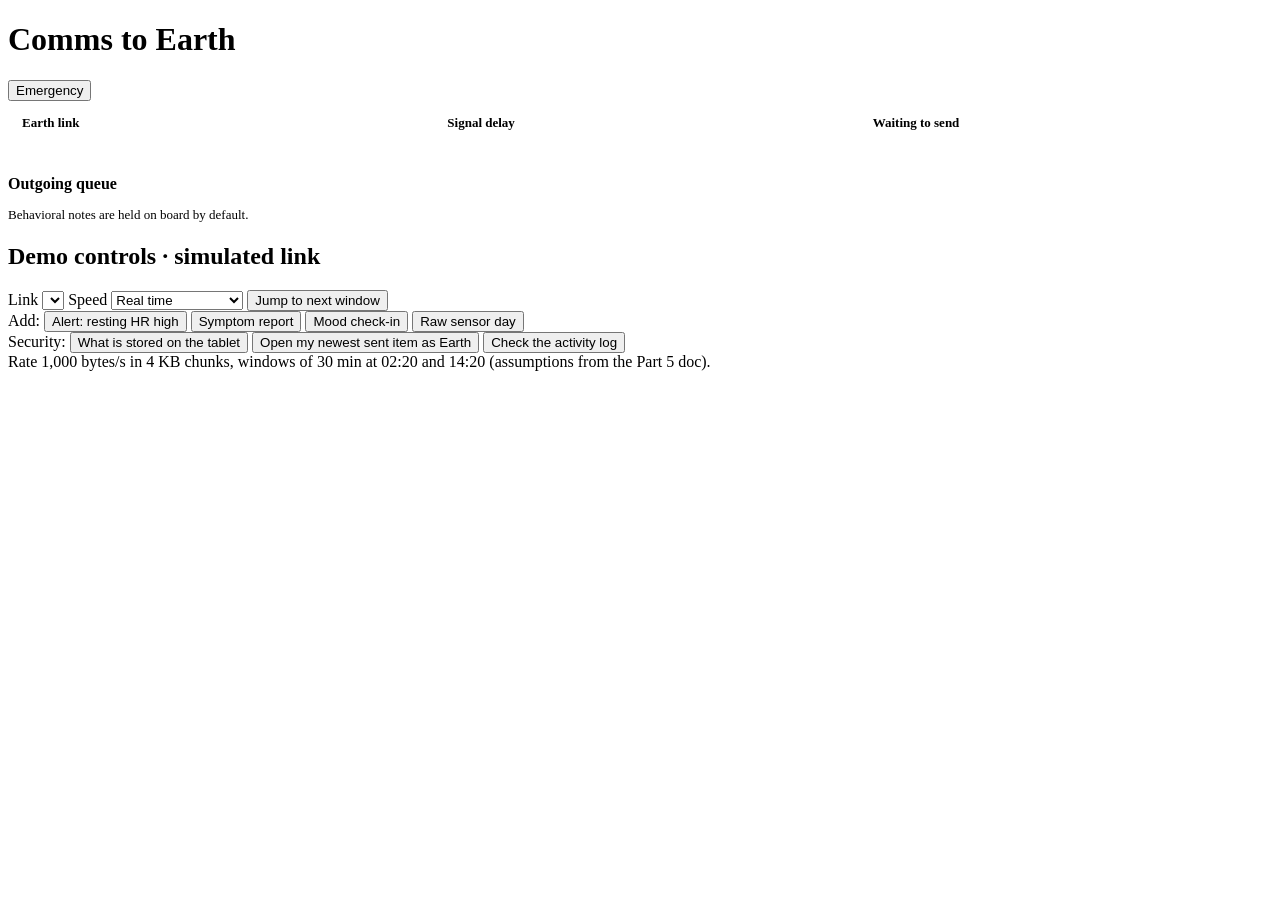
==== comms.html @ 7c07aae5 "Add files via upload" ====
<!doctype html>
<html lang="en">
<head>
<meta charset="utf-8">
<meta name="viewport" content="width=device-width, initial-scale=1">
<meta http-equiv="Content-Security-Policy" content="default-src 'self'; script-src 'self'; style-src 'self' 'unsafe-inline'; img-src 'self' data:; connect-src 'none'; object-src 'none'; base-uri 'none'; form-action 'none'">
<meta name="referrer" content="no-referrer">
<title>Comms to Earth</title>
<!--
  Crew Health Monitor — Screen 7: Comms to Earth (matches the team wireframe, screen 7)
  Three tiles (Earth link · Signal delay · Waiting to send), outgoing queue with Hold / Send per item,
  "Behavioral notes are held on board by default."
  Under the hood (Part 5 doc §3, §6): urgent first, re-check after every 4 KB chunk, only send inside a window,
  merge repeated alerts, "Delivered" only once Earth's receipt is back. Every item is encrypted on the tablet
  and sealed for Earth when it is queued. The link is SIMULATED (demo box at the bottom).
-->
<link rel="stylesheet" href="app.css">
<style>
  .tiles { display: grid; grid-template-columns: repeat(3, minmax(0, 1fr)); gap: 12px; margin-bottom: 24px; }
  @media (max-width: 600px) { .tiles { grid-template-columns: minmax(0, 1fr); } }
  .tile { background: var(--surface-2); border-radius: 10px; padding: 14px; }
  .tile h2 { font-size: 13px; font-weight: 700; margin: 0 0 6px; }
  .tile .val { font-size: 15px; }
  .tile .val2 { font-size: 13px; color: var(--text-2); }
  .tile.closed { box-shadow: inset 3px 0 0 var(--warn); }
  .tile.black { box-shadow: inset 3px 0 0 var(--danger); }
  .tile.open { box-shadow: inset 3px 0 0 var(--ok); }

  .notice { border-radius: 10px; padding: 12px 14px; font-size: 14px; margin-bottom: 16px; background: var(--warn-tint); border: 1px solid var(--warn); }

  h2.section { font-size: 16px; margin: 0 0 10px; }
  .queue { list-style: none; margin: 0; padding: 0; }
  .q-item {
    display: flex; justify-content: space-between; align-items: center; gap: 12px;
    border: 1px solid var(--border); border-radius: 10px; padding: 12px 14px; margin-bottom: 10px; background: var(--surface);
  }
  .q-item.urgent { border: 2px solid var(--danger); }
  .q-item.held { background: var(--surface-2); }
  .q-title { font-weight: 700; font-size: 15px; overflow-wrap: anywhere; }
  .q-title .count { color: var(--danger); font-size: 12px; margin-left: 6px; }
  .q-to { font-size: 13px; color: var(--text-2); }
  .q-when { font-size: 12px; color: var(--text-2); margin-top: 3px; }
  .q-right { display: flex; align-items: center; gap: 8px; flex: none; }
  .state { font-size: 13px; font-weight: 600; color: var(--text-2); white-space: nowrap; }
  .state.sending, .state.transit { color: var(--accent); }
  .state.delivered, .state.ack { color: var(--ok); }
  .state.urgent { color: var(--danger); }
  .bar { height: 3px; border-radius: 3px; background: var(--surface-2); margin-top: 6px; overflow: hidden; max-width: 220px; }
  .bar i { display: block; height: 100%; background: var(--accent); }
  .note { font-size: 13px; color: var(--text-2); margin: 14px 0 0; }
  .empty { color: var(--text-2); font-size: 14px; padding: 8px 0; }
  .demo pre {
    background: var(--surface-2); border-radius: 8px; padding: 10px; font: 12px/1.45 ui-monospace, SFMono-Regular, Menlo, Consolas, monospace;
    white-space: pre-wrap; overflow-wrap: anywhere; max-height: 260px; overflow: auto; margin: 8px 0 0;
  }
  @media (max-width: 520px) { .q-item { flex-direction: column; align-items: stretch; } .q-right { justify-content: space-between; } }
</style>
</head>
<body>
<div class="shell">
  <aside class="side"></aside>
  <main class="content">
    <div class="page">
      <div class="page-head">
        <h1>Comms to Earth</h1>
        <button class="btn-emergency" type="button" id="emergency">Emergency</button>
      </div>

      <div id="notices"></div>

      <section class="tiles" aria-label="Link status" aria-live="polite">
        <div class="tile" id="t-link"><h2>Earth link</h2><div class="val" id="link-1"></div><div class="val2" id="link-2"></div></div>
        <div class="tile"><h2>Signal delay</h2><div class="val" id="delay"></div></div>
        <div class="tile"><h2>Waiting to send</h2><div class="val" id="waiting"></div></div>
      </section>

      <section aria-labelledby="q-title">
        <h2 class="section" id="q-title">Outgoing queue</h2>
        <ul class="queue" id="queue"></ul>
        <p class="note">Behavioral notes are held on board by default.</p>
      </section>

      <!-- Demo controls (not part of the real UI) -->
      <section class="demo" aria-labelledby="demo-title">
        <h2 id="demo-title">Demo controls · simulated link</h2>
        <div class="row">
          <label class="muted" for="preset">Link</label>
          <select id="preset"></select>
          <label class="muted" for="speed">Speed</label>
          <select id="speed">
            <option value="1">Real time</option>
            <option value="60">1 min per second</option>
            <option value="600">10 min per second</option>
            <option value="3600">1 hour per second</option>
          </select>
          <button class="btn small" type="button" id="jump">Jump to next window</button>
        </div>
        <div class="row">
          <span class="muted">Add:</span>
          <button class="btn small" type="button" data-add="alert">Alert: resting HR high</button>
          <button class="btn small" type="button" data-add="symptom">Symptom report</button>
          <button class="btn small" type="button" data-add="mood">Mood check-in</button>
          <button class="btn small" type="button" data-add="raw">Raw sensor day</button>
        </div>
        <div class="row">
          <span class="muted">Security:</span>
          <button class="btn small" type="button" id="show-stored">What is stored on the tablet</button>
          <button class="btn small" type="button" id="open-earth">Open my newest sent item as Earth</button>
          <button class="btn small" type="button" id="check-log">Check the activity log</button>
        </div>
        <p class="muted" style="margin:0" id="demo-msg" role="status" aria-live="polite">Rate 1,000 bytes/s in 4 KB chunks, windows of 30 min at 02:20 and 14:20 (assumptions from the Part 5 doc).</p>
        <pre id="demo-out" hidden></pre>
      </section>
    </div>
  </main>
</div>

<script src="secure.js"></script>
<script src="app.js"></script>
<script src="comms.js"></script>
</body>
</html>
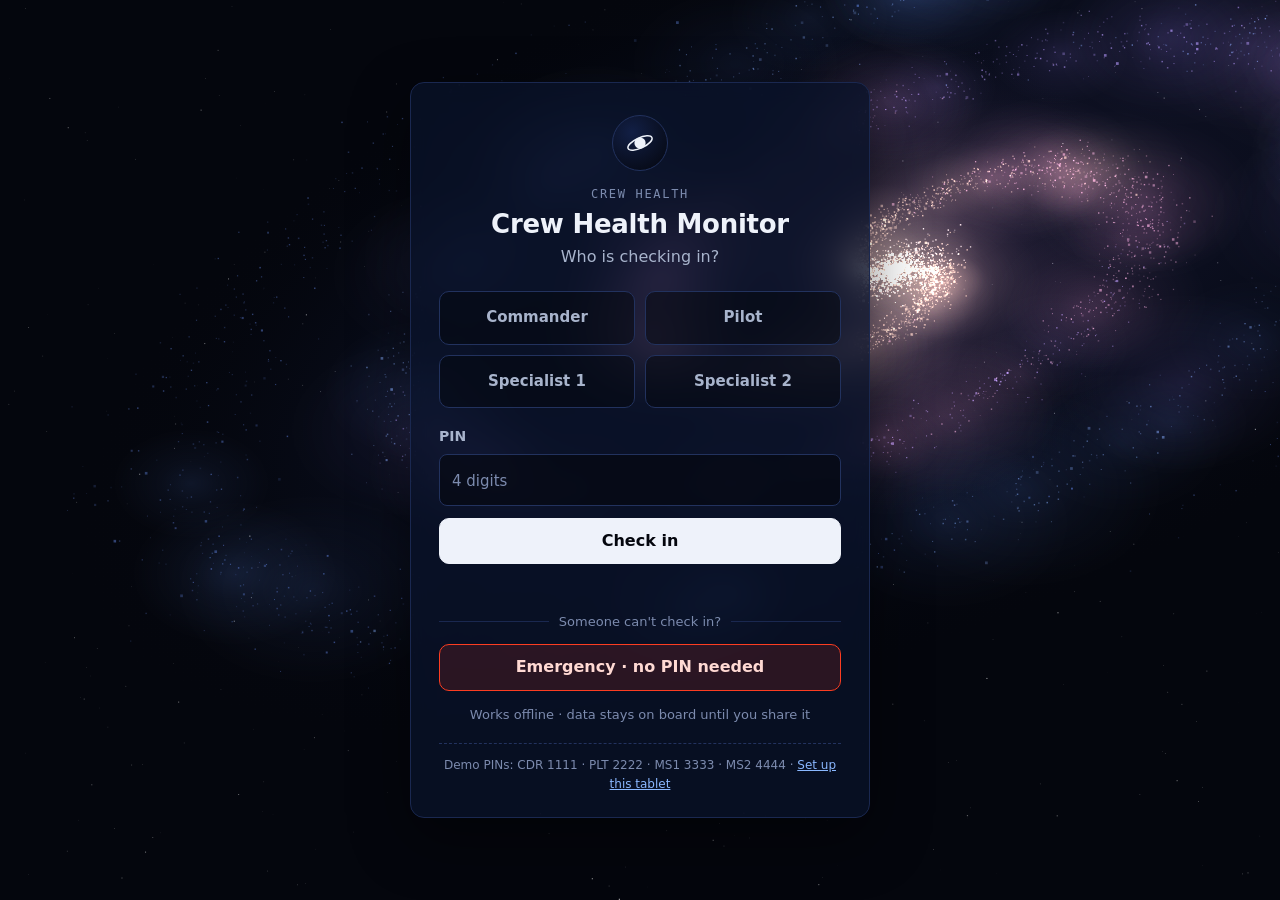
==== commit 4d41da30: "Dark space theme and working Login, Setup and Comms screens - css/space.css: shared deep-space theme" ====
--- a/comms.html
+++ b/comms.html
@@ -5,118 +5,172 @@
 <meta name="viewport" content="width=device-width, initial-scale=1">
 <meta http-equiv="Content-Security-Policy" content="default-src 'self'; script-src 'self'; style-src 'self' 'unsafe-inline'; img-src 'self' data:; connect-src 'none'; object-src 'none'; base-uri 'none'; form-action 'none'">
 <meta name="referrer" content="no-referrer">
+<meta name="color-scheme" content="dark">
 <title>Comms to Earth</title>
 <!--
   Crew Health Monitor — Screen 7: Comms to Earth (matches the team wireframe, screen 7)
   Three tiles (Earth link · Signal delay · Waiting to send), outgoing queue with Hold / Send per item,
   "Behavioral notes are held on board by default."
   Under the hood (Part 5 doc §3, §6): urgent first, re-check after every 4 KB chunk, only send inside a window,
-  merge repeated alerts, "Delivered" only once Earth's receipt is back. Every item is encrypted on the tablet
-  and sealed for Earth when it is queued. The link is SIMULATED (demo box at the bottom).
+  merge repeated alerts, "Delivered" only once Earth's receipt is back. Every item is sealed for Earth
+  (js/secure.js) when it is queued. The link is SIMULATED (demo box at the bottom).
+  Logic: js/comms.js · theme: css/space.css
 -->
-<link rel="stylesheet" href="app.css">
+<link rel="stylesheet" href="css/space.css">
 <style>
-  .tiles { display: grid; grid-template-columns: repeat(3, minmax(0, 1fr)); gap: 12px; margin-bottom: 24px; }
-  @media (max-width: 600px) { .tiles { grid-template-columns: minmax(0, 1fr); } }
-  .tile { background: var(--surface-2); border-radius: 10px; padding: 14px; }
-  .tile h2 { font-size: 13px; font-weight: 700; margin: 0 0 6px; }
-  .tile .val { font-size: 15px; }
-  .tile .val2 { font-size: 13px; color: var(--text-2); }
-  .tile.closed { box-shadow: inset 3px 0 0 var(--warn); }
-  .tile.black { box-shadow: inset 3px 0 0 var(--danger); }
-  .tile.open { box-shadow: inset 3px 0 0 var(--ok); }
+  .tiles { display: grid; grid-template-columns: repeat(3, minmax(0, 1fr)); gap: 12px; margin-bottom: 20px; }
+  @media (max-width: 680px) { .tiles { grid-template-columns: minmax(0, 1fr); } }
+  .tile {
+    background: rgba(10, 18, 42, .74);
+    border: 1px solid var(--line-soft);
+    border-radius: var(--radius);
+    padding: 16px 18px;
+    backdrop-filter: blur(10px);
+    -webkit-backdrop-filter: blur(10px);
+  }
+  .tile h2 {
+    font: 600 12px/1.2 var(--mono); letter-spacing: .12em; text-transform: uppercase;
+    color: var(--faint); margin: 0 0 8px;
+  }
+  .tile .val { font-size: 18px; font-weight: 650; display: flex; align-items: center; gap: 8px; }
+  .tile .val2 { font-size: 13px; color: var(--muted); margin-top: 2px; }
+  .tile.open   { box-shadow: inset 3px 0 0 var(--green); }
+  .tile.closed { box-shadow: inset 3px 0 0 var(--amber); }
+  .tile.black  { box-shadow: inset 3px 0 0 var(--red); }
+  .dot { width: 9px; height: 9px; border-radius: 50%; flex: none; background: var(--faint); }
+  .open .dot   { background: var(--green); box-shadow: 0 0 0 4px var(--green-soft); }
+  .closed .dot { background: var(--amber); }
+  .black .dot  { background: var(--red); }
 
-  .notice { border-radius: 10px; padding: 12px 14px; font-size: 14px; margin-bottom: 16px; background: var(--warn-tint); border: 1px solid var(--warn); }
+  .clock { font-family: var(--mono); font-size: 13px; color: var(--muted); }
 
-  h2.section { font-size: 16px; margin: 0 0 10px; }
-  .queue { list-style: none; margin: 0; padding: 0; }
+  .queue { list-style: none; margin: 0; padding: 0; display: grid; gap: 10px; }
   .q-item {
     display: flex; justify-content: space-between; align-items: center; gap: 12px;
-    border: 1px solid var(--border); border-radius: 10px; padding: 12px 14px; margin-bottom: 10px; background: var(--surface);
+    border: 1px solid var(--line); border-radius: 12px; padding: 12px 14px;
+    background: rgba(4, 6, 13, .45);
   }
-  .q-item.urgent { border: 2px solid var(--danger); }
-  .q-item.held { background: var(--surface-2); }
-  .q-title { font-weight: 700; font-size: 15px; overflow-wrap: anywhere; }
-  .q-title .count { color: var(--danger); font-size: 12px; margin-left: 6px; }
-  .q-to { font-size: 13px; color: var(--text-2); }
-  .q-when { font-size: 12px; color: var(--text-2); margin-top: 3px; }
-  .q-right { display: flex; align-items: center; gap: 8px; flex: none; }
-  .state { font-size: 13px; font-weight: 600; color: var(--text-2); white-space: nowrap; }
-  .state.sending, .state.transit { color: var(--accent); }
-  .state.delivered, .state.ack { color: var(--ok); }
-  .state.urgent { color: var(--danger); }
-  .bar { height: 3px; border-radius: 3px; background: var(--surface-2); margin-top: 6px; overflow: hidden; max-width: 220px; }
-  .bar i { display: block; height: 100%; background: var(--accent); }
-  .note { font-size: 13px; color: var(--text-2); margin: 14px 0 0; }
-  .empty { color: var(--text-2); font-size: 14px; padding: 8px 0; }
+  .q-item.urgent { border-color: var(--red); box-shadow: inset 3px 0 0 var(--red); }
+  .q-item.held { border-style: dashed; }
+  .q-item.delivered { opacity: .72; }
+  .q-main { min-width: 0; flex: 1; }
+  .q-title { font-weight: 650; font-size: 15px; overflow-wrap: anywhere; }
+  .q-title .count { color: var(--red); font: 600 12px var(--mono); margin-left: 6px; }
+  .q-to { font-size: 13px; color: var(--muted); }
+  .q-when { font: 12px var(--mono); color: var(--faint); margin-top: 3px; }
+  .q-right { display: flex; align-items: center; gap: 10px; flex: none; }
+  .state { font-size: 13px; font-weight: 600; color: var(--muted); white-space: nowrap; }
+  .state.sending, .state.transit { color: var(--blue); }
+  .state.delivered { color: var(--green); }
+  .state.held { color: var(--amber); }
+  .bar { height: 3px; border-radius: 3px; background: var(--line-soft); margin-top: 8px; overflow: hidden; max-width: 260px; }
+  .bar i { display: block; height: 100%; width: 0; background: var(--blue); transition: width .2s linear; }
+  .empty { color: var(--faint); font-size: 14px; padding: 8px 0; }
+  .lock { color: var(--faint); font-size: 12px; }
+
+  .demo { border-style: dashed; }
+  .demo h2 { font-size: 15px; color: var(--muted); }
+  .demo .row { display: flex; flex-wrap: wrap; align-items: center; gap: 8px 10px; margin-bottom: 12px; }
+  .demo .row > span, .demo label { font-size: 14px; color: var(--faint); }
   .demo pre {
-    background: var(--surface-2); border-radius: 8px; padding: 10px; font: 12px/1.45 ui-monospace, SFMono-Regular, Menlo, Consolas, monospace;
-    white-space: pre-wrap; overflow-wrap: anywhere; max-height: 260px; overflow: auto; margin: 8px 0 0;
+    background: rgba(4, 6, 13, .7); border: 1px solid var(--line-soft); border-radius: 8px;
+    padding: 12px; font: 12px/1.5 var(--mono); color: var(--muted);
+    white-space: pre-wrap; overflow-wrap: anywhere; max-height: 300px; overflow: auto; margin: 10px 0 0;
   }
-  @media (max-width: 520px) { .q-item { flex-direction: column; align-items: stretch; } .q-right { justify-content: space-between; } }
+  @media (max-width: 560px) {
+    .q-item { flex-direction: column; align-items: stretch; }
+    .q-right { justify-content: space-between; }
+  }
 </style>
 </head>
 <body>
 <div class="shell">
-  <aside class="side"></aside>
-  <main class="content">
-    <div class="page">
-      <div class="page-head">
+  <aside class="sidebar" aria-label="App">
+    <a class="brand" href="login.html" aria-label="Crew Health check-in">
+      <span class="brand-mark" aria-hidden="true">
+        <svg viewBox="0 0 32 32" width="28" height="28"><circle cx="16" cy="16" r="6" fill="currentColor"/><ellipse cx="16" cy="16" rx="14" ry="5.5" fill="none" stroke="currentColor" stroke-width="1.6" transform="rotate(-25 16 16)"/></svg>
+      </span>
+      <span class="brand-text">Crew Health</span>
+    </a>
+    <nav class="app-nav" aria-label="Main">
+      <ul>
+        <li><a href="#">Home</a></li>
+        <li><a href="#">Vitals</a></li>
+        <li><a href="#">Tests</a></li>
+        <li><a href="#">Symptoms</a></li>
+        <li><a href="history.html">History</a></li>
+        <li><a href="comms.html" aria-current="page">Comms</a></li>
+      </ul>
+    </nav>
+    <div class="crew-card">
+      <span class="crew-role" id="me-role"></span>
+      <span class="crew-day">Mission day <strong id="me-day"></strong></span>
+      <button class="link" type="button" id="logout">Log out</button>
+    </div>
+  </aside>
+
+  <main class="main" id="main">
+    <div class="page-head">
+      <div>
+        <p class="eyebrow">Earth link · <span class="clock" id="clock"></span></p>
         <h1>Comms to Earth</h1>
-        <button class="btn-emergency" type="button" id="emergency">Emergency</button>
       </div>
+      <button class="btn-emergency" type="button" id="emergency">Emergency</button>
+    </div>
 
-      <div id="notices"></div>
+    <div id="notices"></div>
 
-      <section class="tiles" aria-label="Link status" aria-live="polite">
-        <div class="tile" id="t-link"><h2>Earth link</h2><div class="val" id="link-1"></div><div class="val2" id="link-2"></div></div>
-        <div class="tile"><h2>Signal delay</h2><div class="val" id="delay"></div></div>
-        <div class="tile"><h2>Waiting to send</h2><div class="val" id="waiting"></div></div>
-      </section>
+    <section class="tiles" aria-label="Link status" aria-live="polite">
+      <div class="tile" id="t-link"><h2>Earth link</h2><div class="val"><span class="dot" aria-hidden="true"></span><span id="link-1"></span></div><div class="val2" id="link-2"></div></div>
+      <div class="tile"><h2>Signal delay</h2><div class="val" id="delay"></div><div class="val2" id="delay-2"></div></div>
+      <div class="tile"><h2>Waiting to send</h2><div class="val" id="waiting"></div><div class="val2" id="waiting-2"></div></div>
+    </section>
 
-      <section aria-labelledby="q-title">
-        <h2 class="section" id="q-title">Outgoing queue</h2>
-        <ul class="queue" id="queue"></ul>
-        <p class="note">Behavioral notes are held on board by default.</p>
-      </section>
+    <section class="panel" aria-labelledby="q-title">
+      <h2 id="q-title">Outgoing queue</h2>
+      <ul class="queue" id="queue"></ul>
+      <p class="note">Behavioral notes are held on board by default. Press <strong>Send</strong> to share one.</p>
+    </section>
 
-      <!-- Demo controls (not part of the real UI) -->
-      <section class="demo" aria-labelledby="demo-title">
-        <h2 id="demo-title">Demo controls · simulated link</h2>
-        <div class="row">
-          <label class="muted" for="preset">Link</label>
-          <select id="preset"></select>
-          <label class="muted" for="speed">Speed</label>
-          <select id="speed">
-            <option value="1">Real time</option>
-            <option value="60">1 min per second</option>
-            <option value="600">10 min per second</option>
-            <option value="3600">1 hour per second</option>
-          </select>
-          <button class="btn small" type="button" id="jump">Jump to next window</button>
-        </div>
-        <div class="row">
-          <span class="muted">Add:</span>
-          <button class="btn small" type="button" data-add="alert">Alert: resting HR high</button>
-          <button class="btn small" type="button" data-add="symptom">Symptom report</button>
-          <button class="btn small" type="button" data-add="mood">Mood check-in</button>
-          <button class="btn small" type="button" data-add="raw">Raw sensor day</button>
-        </div>
-        <div class="row">
-          <span class="muted">Security:</span>
-          <button class="btn small" type="button" id="show-stored">What is stored on the tablet</button>
-          <button class="btn small" type="button" id="open-earth">Open my newest sent item as Earth</button>
-          <button class="btn small" type="button" id="check-log">Check the activity log</button>
-        </div>
-        <p class="muted" style="margin:0" id="demo-msg" role="status" aria-live="polite">Rate 1,000 bytes/s in 4 KB chunks, windows of 30 min at 02:20 and 14:20 (assumptions from the Part 5 doc).</p>
-        <pre id="demo-out" hidden></pre>
-      </section>
-    </div>
+    <!-- Demo controls (not part of the real UI) -->
+    <section class="panel demo" aria-labelledby="demo-title">
+      <h2 id="demo-title">Demo controls · simulated link</h2>
+      <div class="row">
+        <label for="preset">Link</label>
+        <select id="preset"></select>
+        <label for="speed">Speed</label>
+        <select id="speed">
+          <option value="1">Real time</option>
+          <option value="60">1 min per second</option>
+          <option value="600">10 min per second</option>
+          <option value="3600">1 hour per second</option>
+        </select>
+        <button class="btn small" type="button" id="jump">Jump to next window</button>
+      </div>
+      <div class="row">
+        <span>Add:</span>
+        <button class="btn small" type="button" data-add="alert">Alert: resting HR high</button>
+        <button class="btn small" type="button" data-add="symptom">Symptom report</button>
+        <button class="btn small" type="button" data-add="mood">Mood check-in</button>
+        <button class="btn small" type="button" data-add="raw">Raw sensor day</button>
+      </div>
+      <div class="row">
+        <span>Security:</span>
+        <button class="btn small" type="button" id="show-stored">What is stored on the tablet</button>
+        <button class="btn small" type="button" id="open-earth">Open my newest sent item as Earth</button>
+        <button class="btn small" type="button" id="check-log">Check the activity log</button>
+        <button class="btn small" type="button" id="clear-queue">Clear queue</button>
+      </div>
+      <p class="note" style="margin:0" id="demo-msg" role="status" aria-live="polite">Rate 1,000 bytes/s in 4 KB chunks, windows of 30 min at 02:20 and 14:20 UTC (assumptions from the Part 5 doc).</p>
+      <pre id="demo-out" hidden></pre>
+    </section>
   </main>
 </div>
 
-<script src="secure.js"></script>
-<script src="app.js"></script>
-<script src="comms.js"></script>
+<script src="js/space-bg.js" defer></script>
+<script src="js/data.js"></script>
+<script src="js/session.js"></script>
+<script src="js/secure.js"></script>
+<script src="js/comms.js"></script>
 </body>
 </html>
--- a/css/space.css
+++ b/css/space.css
@@ -0,0 +1,266 @@
+/* =========================================================
+   Crew Health Monitor — space.css
+   Shared deep-space theme for Login, Setup and Comms.
+   Palette and star field taken from Sehun's history.css so every
+   page looks the same. Pair with js/space-bg.js for the galaxy.
+   Change colours in :root only.
+   ========================================================= */
+
+/* ---------- 1. Tokens ---------- */
+:root {
+  --bg: #04060d;
+  --navy: #0a1230;
+  --panel: #0d1734;
+  --panel-2: #121f45;
+  --line: #22325e;
+  --line-soft: #1a2850;
+  --text: #eef2fa;
+  --muted: #a8b4cc;
+  --faint: #7c8bae;
+  --red: #fc3d21;
+  --red-soft: rgba(252, 61, 33, 0.14);
+  --amber: #f5b942;
+  --amber-soft: rgba(245, 185, 66, 0.14);
+  --green: #5fd3a1;
+  --green-soft: rgba(95, 211, 161, 0.13);
+  --blue: #8ab8ff;
+  --blue-soft: rgba(138, 184, 255, 0.13);
+  --focus: #ffffff;
+  --glass: rgba(10, 18, 42, .78);
+  --radius: 14px;
+  --radius-sm: 8px;
+  --font: system-ui, -apple-system, "Segoe UI", Roboto, "Helvetica Neue", Arial, sans-serif;
+  --mono: ui-monospace, "Cascadia Mono", "SF Mono", Menlo, Consolas, monospace;
+  color-scheme: dark;
+}
+
+/* ---------- 2. Base ---------- */
+*, *::before, *::after { box-sizing: border-box; }
+[hidden] { display: none !important; }
+
+body {
+  margin: 0;
+  min-height: 100vh;
+  background: var(--bg);
+  color: var(--text);
+  font-family: var(--font);
+  font-size: 16px;
+  line-height: 1.55;
+  -webkit-font-smoothing: antialiased;
+}
+
+/* Star field: no-JS fallback behind the animated galaxy (space-bg.js) */
+body::before {
+  content: "";
+  position: fixed;
+  inset: 0;
+  z-index: -1;
+  pointer-events: none;
+  background-image:
+    radial-gradient(1px 1px at 12% 18%, rgba(255,255,255,.55), transparent 60%),
+    radial-gradient(1px 1px at 28% 72%, rgba(255,255,255,.35), transparent 60%),
+    radial-gradient(1.4px 1.4px at 44% 34%, rgba(255,255,255,.5), transparent 60%),
+    radial-gradient(1px 1px at 61% 82%, rgba(255,255,255,.3), transparent 60%),
+    radial-gradient(1px 1px at 73% 12%, rgba(255,255,255,.45), transparent 60%),
+    radial-gradient(1.2px 1.2px at 86% 56%, rgba(255,255,255,.4), transparent 60%),
+    radial-gradient(1px 1px at 93% 88%, rgba(255,255,255,.3), transparent 60%),
+    radial-gradient(1px 1px at 6% 92%, rgba(255,255,255,.3), transparent 60%),
+    radial-gradient(1200px 600px at 85% -10%, rgba(40, 70, 160, .28), transparent 70%),
+    radial-gradient(900px 500px at -10% 110%, rgba(30, 50, 120, .25), transparent 70%);
+  background-size: 420px 420px, 380px 380px, 520px 520px, 460px 460px, 340px 340px, 500px 500px, 440px 440px, 360px 360px, 100% 100%, 100% 100%;
+}
+.space-bg { position: fixed; inset: 0; z-index: -1; pointer-events: none; display: block; }
+
+a { color: var(--blue); }
+h1, h2, h3 { line-height: 1.2; margin: 0; }
+button, input, select, textarea { font: inherit; color: inherit; }
+:focus-visible { outline: 2px solid var(--focus); outline-offset: 2px; border-radius: 6px; }
+
+.muted { color: var(--muted); }
+.faint { color: var(--faint); }
+.mono  { font-family: var(--mono); }
+.sr-only {
+  position: absolute !important; width: 1px; height: 1px; overflow: hidden;
+  clip: rect(0 0 0 0); white-space: nowrap; margin: -1px; padding: 0; border: 0;
+}
+
+/* ---------- 3. Centered card pages (Login, Setup) ---------- */
+body.centered { display: grid; place-items: center; padding: 24px 16px; }
+
+.card {
+  width: 100%;
+  background: var(--glass);
+  border: 1px solid var(--line-soft);
+  border-radius: var(--radius);
+  backdrop-filter: blur(10px);
+  -webkit-backdrop-filter: blur(10px);
+  box-shadow: 0 20px 60px rgba(0, 0, 0, .45);
+}
+
+.logo-dot {
+  width: 56px; height: 56px; margin: 0 auto 14px;
+  display: grid; place-items: center;
+  border-radius: 50%;
+  color: var(--text);
+  background: radial-gradient(circle at 35% 30%, var(--panel-2), var(--bg));
+  border: 1px solid var(--line);
+}
+.eyebrow {
+  margin: 0 0 6px;
+  font-family: var(--mono);
+  font-size: 12px;
+  letter-spacing: .14em;
+  text-transform: uppercase;
+  color: var(--faint);
+}
+.sub { margin: 0 0 22px; color: var(--muted); }
+
+/* ---------- 4. Forms ---------- */
+.label { display: block; font-size: 14px; font-weight: 600; color: var(--muted); margin-bottom: 6px; }
+input[type="text"], input[type="password"], select {
+  width: 100%;
+  padding: 11px 12px;
+  background: rgba(4, 6, 13, .6);
+  border: 1px solid var(--line);
+  border-radius: var(--radius-sm);
+  color: var(--text);
+  transition: border-color .15s, box-shadow .15s;
+}
+select { width: auto; padding: 7px 10px; }
+input::placeholder { color: var(--faint); }
+input:focus, select:focus { outline: none; border-color: var(--blue); box-shadow: 0 0 0 3px var(--blue-soft); }
+input:disabled { opacity: .5; }
+.pin-input { letter-spacing: .35em; font-size: 18px; font-family: var(--mono); }
+.pin-input::placeholder { letter-spacing: normal; font-size: 15px; font-family: var(--font); }
+
+.check { display: flex; gap: 10px; align-items: flex-start; font-size: 14px; }
+.check input { width: 20px; height: 20px; margin-top: 1px; flex: none; accent-color: var(--blue); }
+
+.msg { min-height: 1.4em; margin: 10px 0 0; font-size: 14px; color: var(--amber); }
+.msg.ok { color: var(--green); }
+.note { font-size: 13px; color: var(--faint); margin: 12px 0 0; }
+
+/* ---------- 5. Buttons ---------- */
+.btn {
+  display: inline-flex; align-items: center; justify-content: center; gap: 8px;
+  min-height: 44px; padding: 10px 18px;
+  border: 1px solid var(--line);
+  border-radius: 10px;
+  background: transparent;
+  color: var(--text);
+  font-weight: 600;
+  text-decoration: none;
+  cursor: pointer;
+  transition: background .15s, border-color .15s, color .15s;
+}
+.btn:hover { border-color: var(--muted); }
+.btn.dark { background: var(--text); color: var(--bg); border-color: var(--text); }
+.btn.dark:hover { background: #ffffff; }
+.btn.block { width: 100%; }
+.btn.small { min-height: 34px; padding: 6px 12px; font-size: 14px; }
+.btn:disabled { opacity: .5; cursor: not-allowed; }
+.btn-emergency {
+  display: inline-flex; align-items: center; gap: 8px;
+  min-height: 44px; padding: 10px 18px;
+  border: 1px solid var(--red);
+  border-radius: 10px;
+  background: var(--red-soft);
+  color: #ffd9d3;
+  font-weight: 700;
+  cursor: pointer;
+}
+.btn-emergency:hover { background: var(--red); color: #fff; }
+.link {
+  border: 0; background: none; padding: 4px;
+  color: var(--blue); font-size: 14px; text-decoration: underline; cursor: pointer;
+}
+
+/* ---------- 6. Banners ---------- */
+.banner { border-radius: 10px; padding: 12px 14px; font-size: 14px; margin-bottom: 16px; border: 1px solid; }
+.banner.warn   { background: var(--amber-soft); border-color: var(--amber); color: #ffe7b8; }
+.banner.danger { background: var(--red-soft);   border-color: var(--red);   color: #ffd9d3; }
+.banner.info   { background: var(--blue-soft);  border-color: var(--blue);  color: #d9e7ff; }
+.banner a { color: inherit; }
+
+/* ---------- 7. App shell: side menu + main (same as History) ---------- */
+.shell { display: grid; grid-template-columns: 232px minmax(0, 1fr); min-height: 100vh; }
+.sidebar {
+  position: sticky; top: 0;
+  height: 100vh;
+  display: flex; flex-direction: column; gap: 28px;
+  padding: 24px 16px;
+  background: rgba(6, 10, 26, .82);
+  border-right: 1px solid var(--line-soft);
+  backdrop-filter: blur(6px);
+}
+.brand {
+  display: flex; align-items: center; gap: 10px;
+  color: var(--text); text-decoration: none;
+  font-weight: 700; letter-spacing: .01em; padding: 0 8px;
+}
+.brand-mark { color: var(--text); display: inline-flex; }
+.app-nav ul { list-style: none; margin: 0; padding: 0; display: grid; gap: 2px; }
+.app-nav a {
+  display: block; padding: 10px 12px;
+  border-radius: var(--radius-sm);
+  color: var(--muted); text-decoration: none; font-weight: 500;
+  border-left: 2px solid transparent;
+}
+.app-nav a:hover { color: var(--text); background: var(--panel); }
+.app-nav a[aria-current="page"] { color: var(--text); background: var(--panel-2); border-left-color: var(--red); }
+.crew-card {
+  margin-top: auto; display: grid; gap: 2px; padding: 12px;
+  border: 1px solid var(--line-soft); border-radius: var(--radius-sm); font-size: 14px;
+}
+.crew-role { font-weight: 600; }
+.crew-day { color: var(--muted); font-family: var(--mono); font-size: 13px; }
+.crew-day strong { color: var(--text); font-weight: 600; }
+.crew-card .link { justify-self: start; padding: 4px 0 0; font-size: 13px; }
+
+.main { padding: 32px clamp(16px, 3vw, 40px) 48px; max-width: 1100px; width: 100%; }
+.page-head { display: flex; align-items: center; justify-content: space-between; gap: 16px; flex-wrap: wrap; margin-bottom: 20px; }
+.page-head h1 { font-size: clamp(26px, 3.4vw, 36px); font-weight: 700; letter-spacing: -0.01em; }
+
+.panel {
+  background: rgba(10, 18, 42, .74);
+  border: 1px solid var(--line-soft);
+  border-radius: var(--radius);
+  padding: 22px;
+  backdrop-filter: blur(10px);
+  -webkit-backdrop-filter: blur(10px);
+}
+.panel + .panel { margin-top: 20px; }
+.panel h2 { font-size: 19px; font-weight: 650; margin-bottom: 14px; }
+
+.pill {
+  display: inline-block; padding: 2px 10px; border-radius: 999px;
+  font-size: 12px; font-weight: 700; letter-spacing: .02em; white-space: nowrap;
+  border: 1px solid var(--line); color: var(--muted);
+}
+.pill.ok     { color: var(--green); border-color: var(--green); background: var(--green-soft); }
+.pill.watch  { color: var(--amber); border-color: var(--amber); background: var(--amber-soft); }
+.pill.danger { color: var(--red);   border-color: var(--red);   background: var(--red-soft); }
+.pill.info   { color: var(--blue);  border-color: var(--blue);  background: var(--blue-soft); }
+
+/* ---------- 8. Motion & small screens ---------- */
+.shake { animation: shake .35s; }
+@keyframes shake { 20%,60% { transform: translateX(-8px); } 40%,80% { transform: translateX(8px); } }
+
+@media (prefers-reduced-motion: reduce) {
+  .shake { animation: none; }
+  *, *::before, *::after { transition: none !important; }
+}
+
+@media (max-width: 760px) {
+  .shell { grid-template-columns: minmax(0, 1fr); }
+  .sidebar {
+    position: static; height: auto; flex-direction: row; align-items: center;
+    gap: 12px; padding: 12px; overflow-x: auto;
+    border-right: 0; border-bottom: 1px solid var(--line-soft);
+  }
+  .app-nav ul { display: flex; }
+  .app-nav a { white-space: nowrap; border-left: 0; border-bottom: 2px solid transparent; }
+  .app-nav a[aria-current="page"] { border-bottom-color: var(--red); }
+  .brand-text, .crew-card { display: none; }
+  .main { padding: 20px 16px 40px; }
+}
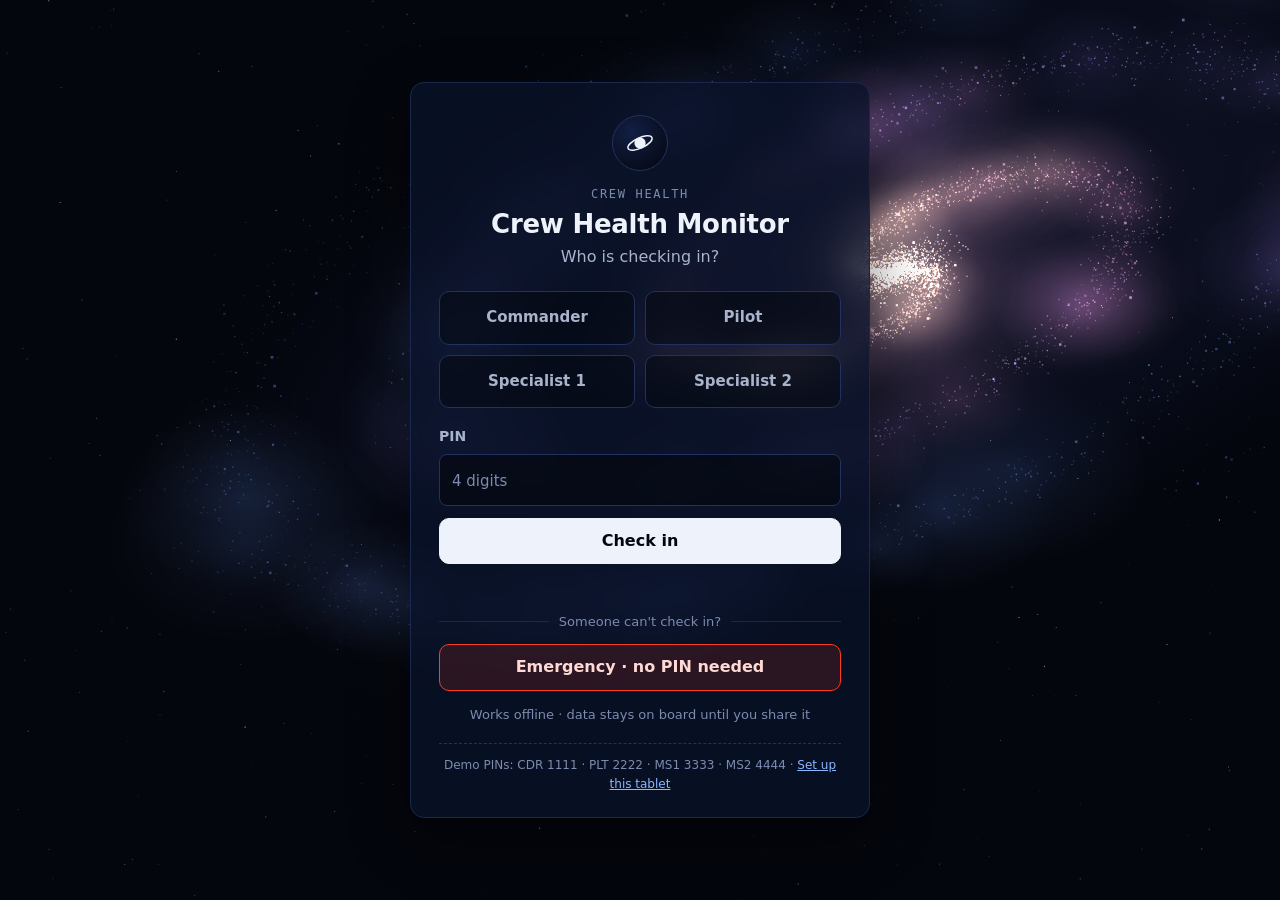
==== commit 124dd70d: "final working model" ====
--- a/comms.html
+++ b/comms.html
@@ -86,7 +86,7 @@
 <body>
 <div class="shell">
   <aside class="sidebar" aria-label="App">
-    <a class="brand" href="login.html" aria-label="Crew Health check-in">
+    <a class="brand" href="home.html" aria-label="Crew Health home">
       <span class="brand-mark" aria-hidden="true">
         <svg viewBox="0 0 32 32" width="28" height="28"><circle cx="16" cy="16" r="6" fill="currentColor"/><ellipse cx="16" cy="16" rx="14" ry="5.5" fill="none" stroke="currentColor" stroke-width="1.6" transform="rotate(-25 16 16)"/></svg>
       </span>
@@ -94,10 +94,10 @@
     </a>
     <nav class="app-nav" aria-label="Main">
       <ul>
-        <li><a href="#">Home</a></li>
-        <li><a href="#">Vitals</a></li>
-        <li><a href="#">Tests</a></li>
-        <li><a href="#">Symptoms</a></li>
+        <li><a href="home.html">Home</a></li>
+        <li><a href="vitals.html">Vitals</a></li>
+        <li><a href="tests.html">Tests</a></li>
+        <li><a href="symptoms.html">Symptoms</a></li>
         <li><a href="history.html">History</a></li>
         <li><a href="comms.html" aria-current="page">Comms</a></li>
       </ul>
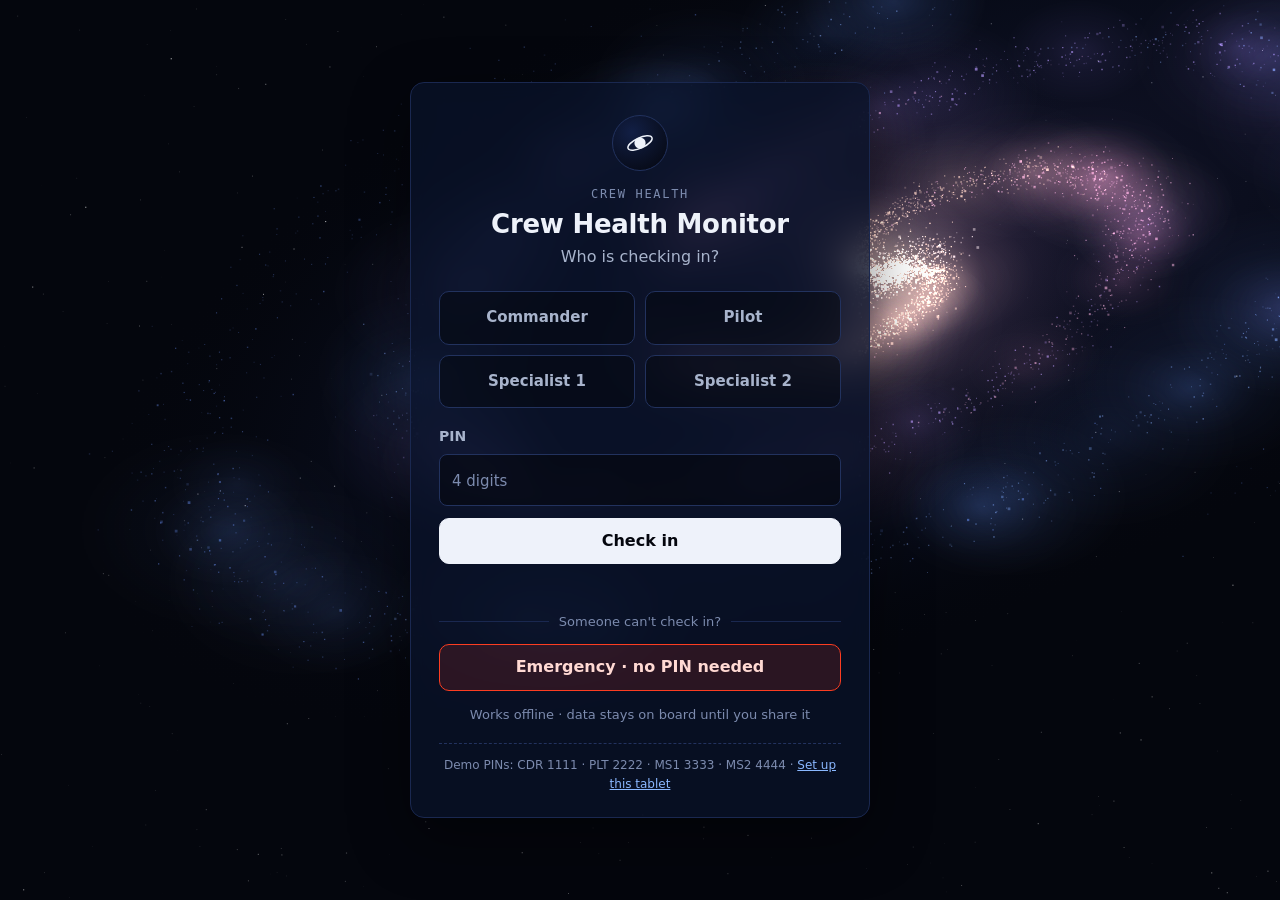
==== commit 7670c309: "added chatbot" ====
--- a/comms.html
+++ b/comms.html
@@ -17,6 +17,7 @@
   Logic: js/comms.js · theme: css/space.css
 -->
 <link rel="stylesheet" href="css/space.css">
+<link rel="stylesheet" href="css/bot.css">
 <style>
   .tiles { display: grid; grid-template-columns: repeat(3, minmax(0, 1fr)); gap: 12px; margin-bottom: 20px; }
   @media (max-width: 680px) { .tiles { grid-template-columns: minmax(0, 1fr); } }
@@ -169,8 +170,12 @@
 
 <script src="js/space-bg.js" defer></script>
 <script src="js/data.js"></script>
+<script src="data/crew-labs.js"></script>
 <script src="js/session.js"></script>
+<script src="js/scoring.js"></script>
+<script src="js/labs.js"></script>
 <script src="js/secure.js"></script>
 <script src="js/comms.js"></script>
+<script src="js/bot.js"></script>
 </body>
 </html>
--- a/css/bot.css
+++ b/css/bot.css
@@ -0,0 +1,220 @@
+/* =====================================================================
+   bot.css — Medi-Bot assistant (floating robot + right-side panel)
+   Uses the colour tokens from global.css.
+   When open, the page is squeezed to make room (body.chat-open).
+   On small screens the panel covers the page instead.
+   ===================================================================== */
+
+:root { --chat-w: 380px; }
+
+/* ---------- Squeeze the page when the panel is open ---------- */
+.shell { transition: margin-right .25s ease; }
+body.chat-open .shell { margin-right: var(--chat-w); }
+
+/* ---------- Floating robot button (bottom-right) ---------- */
+.chat-fab {
+  position: fixed;
+  right: 24px; bottom: 24px;
+  z-index: 40;
+  width: 64px; height: 64px;
+  display: grid; place-items: center;
+  padding: 0;
+  border-radius: 50%;
+  border: 1px solid var(--line);
+  background: var(--panel-2);
+  color: var(--text);
+  cursor: pointer;
+  box-shadow: 0 8px 24px rgba(0, 0, 0, .45), 0 0 0 4px rgba(138, 184, 255, .08);
+  transition: transform .15s ease, box-shadow .15s ease, border-color .15s ease;
+}
+.chat-fab svg { width: 40px; height: 40px; }
+.chat-fab:hover {
+  transform: translateY(-2px);
+  border-color: var(--blue);
+  box-shadow: 0 10px 28px rgba(0, 0, 0, .5), 0 0 0 6px rgba(138, 184, 255, .14);
+}
+.chat-fab:hover svg { animation: chat-bob 1s ease-in-out infinite; }
+body.chat-open .chat-fab { display: none; }
+
+@keyframes chat-bob {
+  0%, 100% { transform: translateY(0); }
+  50% { transform: translateY(-2px); }
+}
+
+/* ---------- Side panel ---------- */
+.chat-panel {
+  position: fixed;
+  top: 0; right: 0; bottom: 0;
+  z-index: 30;
+  width: var(--chat-w);
+  display: flex; flex-direction: column;
+  background: rgba(8, 13, 32, .96);
+  border-left: 1px solid var(--line);
+  backdrop-filter: blur(8px);
+  box-shadow: -12px 0 32px rgba(0, 0, 0, .35);
+  animation: chat-slide .25s ease;
+}
+.chat-panel[hidden] { display: none; }
+
+@keyframes chat-slide {
+  from { transform: translateX(24px); opacity: 0; }
+  to   { transform: none; opacity: 1; }
+}
+
+/* Header */
+.chat-head {
+  display: flex; align-items: center; gap: 10px;
+  padding: 14px 14px 14px 16px;
+  border-bottom: 1px solid var(--line-soft);
+}
+.chat-avatar {
+  width: 38px; height: 38px; flex: none;
+  display: grid; place-items: center;
+  border-radius: 50%;
+  background: var(--panel-2);
+  border: 1px solid var(--line);
+}
+.chat-avatar svg { width: 28px; height: 28px; }
+.chat-title { display: grid; flex: 1; min-width: 0; line-height: 1.25; }
+.chat-title strong { font-size: 16px; }
+.chat-title span { font-size: 12.5px; color: var(--muted); display: flex; align-items: center; gap: 6px; }
+.chat-title span::before {
+  content: ""; width: 7px; height: 7px; border-radius: 50%; background: var(--green);
+}
+.chat-clear,
+.chat-close {
+  border: 1px solid transparent;
+  background: none;
+  color: var(--muted);
+  border-radius: var(--radius-sm);
+  cursor: pointer;
+}
+.chat-clear { font-size: 13px; padding: 4px 8px; }
+.chat-close { width: 34px; height: 34px; display: grid; place-items: center; padding: 0; }
+.chat-close svg { width: 18px; height: 18px; }
+.chat-clear:hover,
+.chat-close:hover { color: var(--text); border-color: var(--line); background: var(--panel); }
+
+/* Messages */
+.chat-log {
+  flex: 1;
+  overflow-y: auto;
+  padding: 16px;
+  display: flex; flex-direction: column; gap: 12px;
+  scrollbar-width: thin;
+  scrollbar-color: var(--line) transparent;
+}
+.chat-msg {
+  max-width: 92%;
+  padding: 10px 13px;
+  border-radius: 14px;
+  font-size: 14.5px;
+  line-height: 1.5;
+  overflow-wrap: anywhere;
+}
+.chat-msg p { margin: 0; }
+.chat-msg p + p,
+.chat-msg p + ul,
+.chat-msg ul + p,
+.chat-msg * + .chat-links,
+.chat-msg * + .chat-suggest,
+.chat-msg * + .chat-note { margin-top: 8px; }
+
+.chat-bot {
+  align-self: flex-start;
+  background: var(--panel);
+  border: 1px solid var(--line-soft);
+  border-bottom-left-radius: 4px;
+}
+.chat-user {
+  align-self: flex-end;
+  background: var(--blue-soft);
+  border: 1px solid rgba(138, 184, 255, .35);
+  border-bottom-right-radius: 4px;
+  color: #e3eeff;
+}
+
+/* Status lists inside answers */
+.chat-list { list-style: none; margin: 0; padding: 0; display: grid; gap: 6px; }
+.chat-list li { display: flex; gap: 8px; align-items: baseline; }
+.chat-dot {
+  width: 8px; height: 8px; flex: none;
+  border-radius: 50%;
+  transform: translateY(-1px);
+  background: var(--blue);
+}
+.lvl-ok .chat-dot { background: var(--green); }
+.lvl-watch .chat-dot { background: var(--amber); }
+.lvl-danger .chat-dot { background: var(--red); box-shadow: 0 0 0 3px var(--red-soft); }
+
+.chat-note { font-size: 12.5px; color: var(--faint); }
+
+.chat-links { display: flex; flex-wrap: wrap; gap: 6px 14px; }
+.chat-link { font-size: 13.5px; font-weight: 600; text-decoration: none; }
+.chat-link:hover { text-decoration: underline; }
+
+/* Suggested questions */
+.chat-suggest { display: flex; flex-wrap: wrap; gap: 6px; }
+.chat-chip {
+  font-size: 13px;
+  text-align: left;
+  cursor: pointer;
+}
+
+/* Typing dots */
+.chat-typing { display: flex; gap: 4px; padding: 13px 14px; }
+.chat-typing span {
+  width: 6px; height: 6px; border-radius: 50%;
+  background: var(--muted);
+  animation: chat-dots 1s infinite ease-in-out;
+}
+.chat-typing span:nth-child(2) { animation-delay: .15s; }
+.chat-typing span:nth-child(3) { animation-delay: .3s; }
+@keyframes chat-dots {
+  0%, 80%, 100% { opacity: .3; transform: none; }
+  40% { opacity: 1; transform: translateY(-3px); }
+}
+
+/* Input area */
+.chat-foot {
+  padding: 12px 14px 14px;
+  border-top: 1px solid var(--line-soft);
+}
+.chat-form { display: flex; gap: 8px; }
+.chat-input {
+  flex: 1; min-width: 0;
+  padding: 10px 14px;
+  background: var(--panel);
+  border: 1px solid var(--line);
+  border-radius: 999px;
+  outline: none;
+}
+.chat-input::placeholder { color: var(--faint); }
+.chat-input:focus { border-color: var(--muted); }
+.chat-send {
+  width: 42px; height: 42px; flex: none;
+  display: grid; place-items: center;
+  padding: 0;
+  border: 0; border-radius: 50%;
+  background: var(--text); color: var(--bg);
+  cursor: pointer;
+}
+.chat-send svg { width: 18px; height: 18px; }
+.chat-send:hover { background: #fff; box-shadow: 0 0 0 4px rgba(255, 255, 255, .08); }
+.chat-disclaimer {
+  margin: 8px 2px 0;
+  font-size: 11.5px;
+  line-height: 1.4;
+  color: var(--faint);
+}
+
+/* ---------- Narrower screens: panel covers the page ---------- */
+@media (max-width: 1100px) {
+  :root { --chat-w: 340px; }
+}
+@media (max-width: 860px) {
+  body.chat-open .shell { margin-right: 0; }
+  .chat-panel { width: 100%; z-index: 50; }
+  .chat-fab { right: 16px; bottom: 16px; width: 56px; height: 56px; }
+  .chat-fab svg { width: 34px; height: 34px; }
+}
